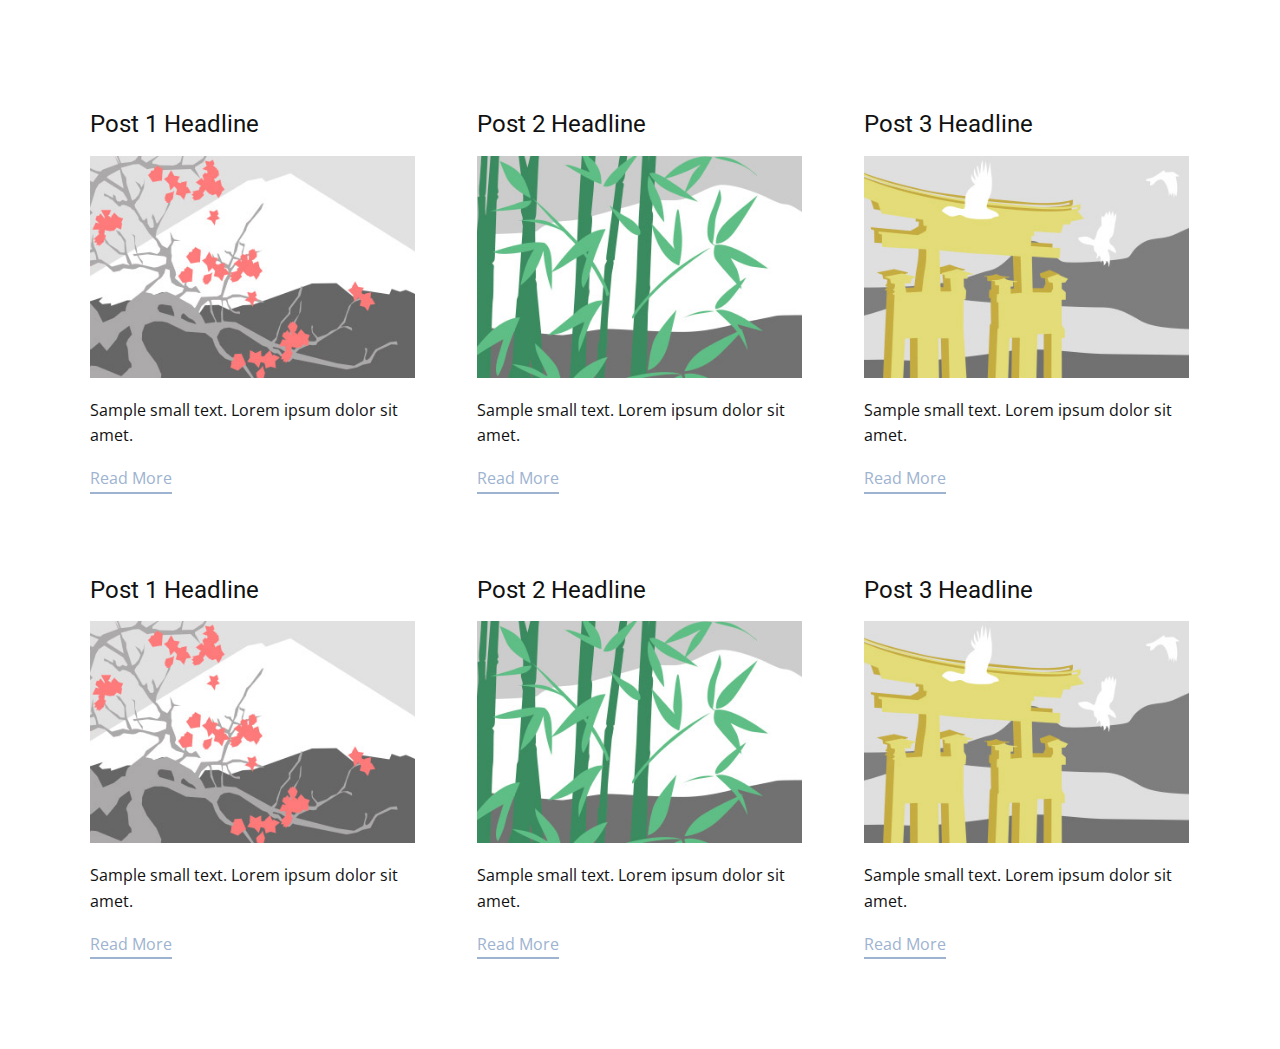
==== page2/blog/blog.html @ 58d513b1 "Add files via upload" ====
<html style="font-size: 16px;"><head>
    <meta name="viewport" content="width=device-width, initial-scale=1.0">
    <meta charset="utf-8">
    <meta name="keywords" content="">
    <meta name="description" content="">
    <meta name="page_type" content="np-template-header-footer-from-plugin">
    <title>Blog Template</title>
    <link rel="stylesheet" href="../nicepage.css" media="screen">
<link rel="stylesheet" href="../Blog-Template.css" media="screen">
    <script class="u-script" type="text/javascript" src="../jquery.js" defer=""></script>
    <script class="u-script" type="text/javascript" src="../nicepage.js" defer=""></script>
    <meta name="generator" content="Nicepage 3.21.3, nicepage.com">
    <link id="u-theme-google-font" rel="stylesheet" href="https://fonts.googleapis.com/css?family=Roboto:100,100i,300,300i,400,400i,500,500i,700,700i,900,900i|Open+Sans:300,300i,400,400i,600,600i,700,700i,800,800i">
    
    
    <script type="application/ld+json">{
		"@context": "http://schema.org",
		"@type": "Organization",
		"name": "vitalcheats"
}</script>
    <meta name="theme-color" content="#9db3d0">
    <meta property="og:title" content="Blog Template">
    <meta property="og:type" content="website">
  </head>
  <body class="u-body"><header class="u-align-center-xs u-clearfix u-header u-header" id="sec-9b34"><div class="u-align-left u-clearfix u-sheet u-sheet-1"></div></header>
    <section class="u-clearfix u-section-1" id="sec-7fd7">
      <div class="u-clearfix u-sheet u-valign-middle u-sheet-1"><!--blog--><!--blog_options_json--><!--{"type":"Recent","source":"","tags":"","count":""}--><!--/blog_options_json-->
        <div class="u-blog u-expanded-width u-repeater u-repeater-1"><!--blog_post-->
          <div class="u-blog-post u-container-style u-repeater-item u-white u-repeater-item-1">
            <div class="u-container-layout u-similar-container u-valign-top u-container-layout-1"><!--blog_post_header-->
              <h4 class="u-blog-control u-text u-text-1">
                <a class="u-post-header-link" href="../blog/post.html"><!--blog_post_header_content-->Post 1 Headline<!--/blog_post_header_content--></a>
              </h4><!--/blog_post_header--><!--blog_post_image-->
              <a class="u-post-header-link" href="../blog/post.html"><img alt="" class="u-blog-control u-expanded-width u-image u-image-default u-image-1" src="[data-uri]"></a><!--/blog_post_image--><!--blog_post_content-->
              <div class="u-blog-control u-post-content u-text u-text-2 fr-view">Sample small text. Lorem ipsum dolor sit amet.</div><!--/blog_post_content--><!--blog_post_readmore-->
              <a href="../blog/post.html" class="u-blog-control u-border-2 u-border-palette-1-base u-btn u-btn-rectangle u-button-style u-none u-btn-1"><!--blog_post_readmore_content-->Read More<!--/blog_post_readmore_content--></a><!--/blog_post_readmore-->
            </div>
          </div><div class="u-blog-post u-container-style u-repeater-item u-video-cover u-white">
            <div class="u-container-layout u-similar-container u-valign-top u-container-layout-2"><!--blog_post_header-->
              <h4 class="u-blog-control u-text u-text-3">
                <a class="u-post-header-link" href="../blog/post-1.html"><!--blog_post_header_content-->Post 2 Headline<!--/blog_post_header_content--></a>
              </h4><!--/blog_post_header--><!--blog_post_image-->
              <a class="u-post-header-link" href="../blog/post-1.html"><img alt="" class="u-blog-control u-expanded-width u-image u-image-default u-image-2" src="[data-uri]"></a><!--/blog_post_image--><!--blog_post_content-->
              <div class="u-blog-control u-post-content u-text u-text-4 fr-view">Sample small text. Lorem ipsum dolor sit amet.</div><!--/blog_post_content--><!--blog_post_readmore-->
              <a href="../blog/post-1.html" class="u-blog-control u-border-2 u-border-palette-1-base u-btn u-btn-rectangle u-button-style u-none u-btn-2"><!--blog_post_readmore_content-->Read More<!--/blog_post_readmore_content--></a><!--/blog_post_readmore-->
            </div>
          </div><div class="u-blog-post u-container-style u-repeater-item u-video-cover u-white">
            <div class="u-container-layout u-similar-container u-valign-top u-container-layout-3"><!--blog_post_header-->
              <h4 class="u-blog-control u-text u-text-5">
                <a class="u-post-header-link" href="../blog/post-2.html"><!--blog_post_header_content-->Post 3 Headline<!--/blog_post_header_content--></a>
              </h4><!--/blog_post_header--><!--blog_post_image-->
              <a class="u-post-header-link" href="../blog/post-2.html"><img alt="" class="u-blog-control u-expanded-width u-image u-image-default u-image-3" src="[data-uri]"></a><!--/blog_post_image--><!--blog_post_content-->
              <div class="u-blog-control u-post-content u-text u-text-6 fr-view">Sample small text. Lorem ipsum dolor sit amet.</div><!--/blog_post_content--><!--blog_post_readmore-->
              <a href="../blog/post-2.html" class="u-blog-control u-border-2 u-border-palette-1-base u-btn u-btn-rectangle u-button-style u-none u-btn-3"><!--blog_post_readmore_content-->Read More<!--/blog_post_readmore_content--></a><!--/blog_post_readmore-->
            </div>
          </div><div class="u-blog-post u-container-style u-repeater-item u-white u-repeater-item-1">
            <div class="u-container-layout u-similar-container u-valign-top u-container-layout-1"><!--blog_post_header-->
              <h4 class="u-blog-control u-text u-text-1">
                <a class="u-post-header-link" href="../blog/post-3.html"><!--blog_post_header_content-->Post 1 Headline<!--/blog_post_header_content--></a>
              </h4><!--/blog_post_header--><!--blog_post_image-->
              <a class="u-post-header-link" href="../blog/post-3.html"><img alt="" class="u-blog-control u-expanded-width u-image u-image-default u-image-1" src="[data-uri]"></a><!--/blog_post_image--><!--blog_post_content-->
              <div class="u-blog-control u-post-content u-text u-text-2 fr-view">Sample small text. Lorem ipsum dolor sit amet.</div><!--/blog_post_content--><!--blog_post_readmore-->
              <a href="../blog/post-3.html" class="u-blog-control u-border-2 u-border-palette-1-base u-btn u-btn-rectangle u-button-style u-none u-btn-1"><!--blog_post_readmore_content-->Read More<!--/blog_post_readmore_content--></a><!--/blog_post_readmore-->
            </div>
          </div><div class="u-blog-post u-container-style u-repeater-item u-video-cover u-white">
            <div class="u-container-layout u-similar-container u-valign-top u-container-layout-2"><!--blog_post_header-->
              <h4 class="u-blog-control u-text u-text-3">
                <a class="u-post-header-link" href="../blog/post-4.html"><!--blog_post_header_content-->Post 2 Headline<!--/blog_post_header_content--></a>
              </h4><!--/blog_post_header--><!--blog_post_image-->
              <a class="u-post-header-link" href="../blog/post-4.html"><img alt="" class="u-blog-control u-expanded-width u-image u-image-default u-image-2" src="[data-uri]"></a><!--/blog_post_image--><!--blog_post_content-->
              <div class="u-blog-control u-post-content u-text u-text-4 fr-view">Sample small text. Lorem ipsum dolor sit amet.</div><!--/blog_post_content--><!--blog_post_readmore-->
              <a href="../blog/post-4.html" class="u-blog-control u-border-2 u-border-palette-1-base u-btn u-btn-rectangle u-button-style u-none u-btn-2"><!--blog_post_readmore_content-->Read More<!--/blog_post_readmore_content--></a><!--/blog_post_readmore-->
            </div>
          </div><div class="u-blog-post u-container-style u-repeater-item u-video-cover u-white">
            <div class="u-container-layout u-similar-container u-valign-top u-container-layout-3"><!--blog_post_header-->
              <h4 class="u-blog-control u-text u-text-5">
                <a class="u-post-header-link" href="../blog/post-5.html"><!--blog_post_header_content-->Post 3 Headline<!--/blog_post_header_content--></a>
              </h4><!--/blog_post_header--><!--blog_post_image-->
              <a class="u-post-header-link" href="../blog/post-5.html"><img alt="" class="u-blog-control u-expanded-width u-image u-image-default u-image-3" src="[data-uri]"></a><!--/blog_post_image--><!--blog_post_content-->
              <div class="u-blog-control u-post-content u-text u-text-6 fr-view">Sample small text. Lorem ipsum dolor sit amet.</div><!--/blog_post_content--><!--blog_post_readmore-->
              <a href="../blog/post-5.html" class="u-blog-control u-border-2 u-border-palette-1-base u-btn u-btn-rectangle u-button-style u-none u-btn-3"><!--blog_post_readmore_content-->Read More<!--/blog_post_readmore_content--></a><!--/blog_post_readmore-->
            </div>
          </div><!--/blog_post--><!--blog_post-->
          <!--/blog_post--><!--blog_post-->
          <!--/blog_post-->
        </div><!--/blog-->
      </div>
    </section>
      </a>
    </section>
  
</body></html>
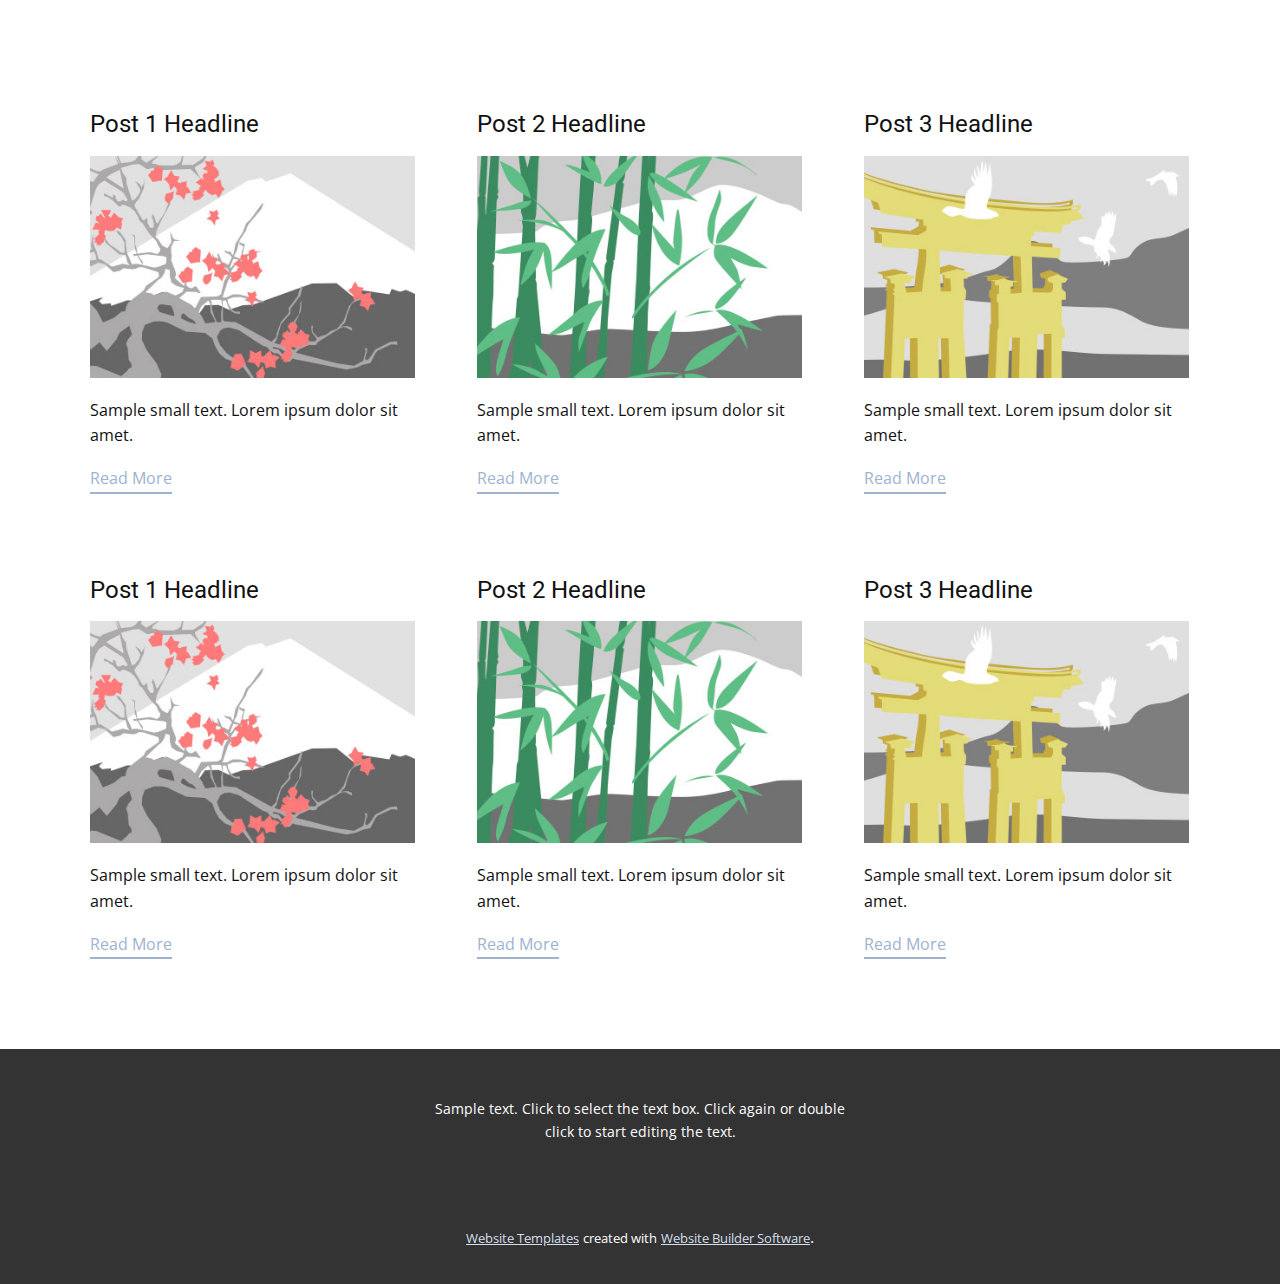
==== commit 895f01d9: "Add files via upload" ====
--- a/page2/blog/blog.html
+++ b/page2/blog/blog.html
@@ -86,7 +86,21 @@
         </div><!--/blog-->
       </div>
     </section>
+    
+    
+    <footer class="u-align-center u-clearfix u-footer u-grey-80 u-footer" id="sec-e882"><div class="u-clearfix u-sheet u-sheet-1">
+        <p class="u-small-text u-text u-text-variant u-text-1">Sample text. Click to select the text box. Click again or double click to start editing the text.</p>
+      </div></footer>
+    <section class="u-backlink u-clearfix u-grey-80">
+      <a class="u-link" href="https://nicepage.com/website-templates" target="_blank">
+        <span>Website Templates</span>
       </a>
+      <p class="u-text">
+        <span>created with</span>
+      </p>
+      <a class="u-link" href="https://nicepage.com/" target="_blank">
+        <span>Website Builder Software</span>
+      </a>. 
     </section>
   
 </body></html>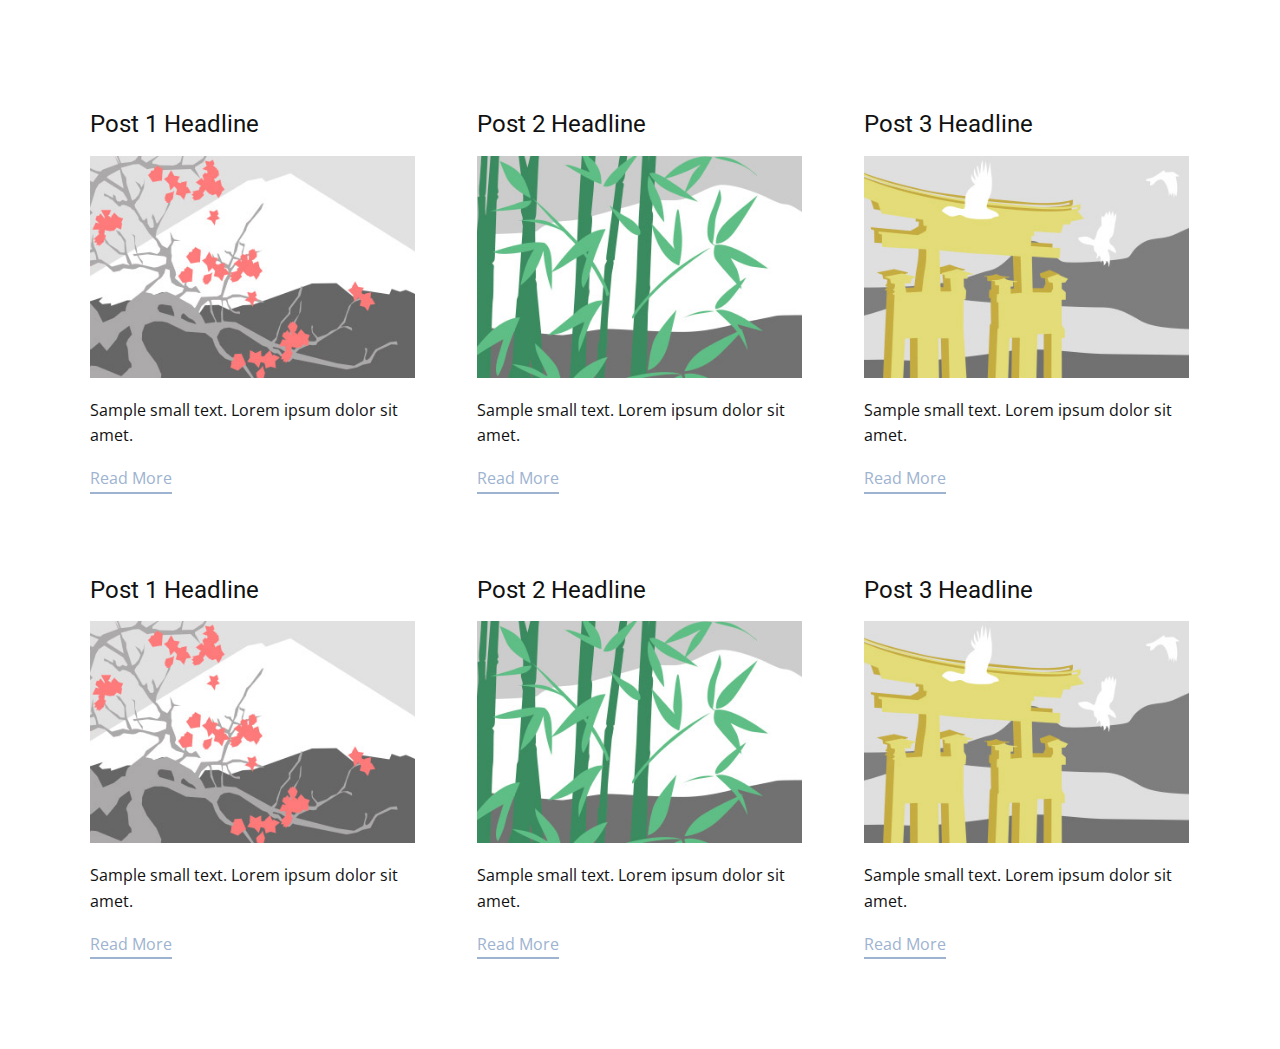
==== commit 6f453a3d: "Add files via upload" ====
--- a/page2/blog/blog.html
+++ b/page2/blog/blog.html
@@ -86,21 +86,7 @@
         </div><!--/blog-->
       </div>
     </section>
-    
-    
-    <footer class="u-align-center u-clearfix u-footer u-grey-80 u-footer" id="sec-e882"><div class="u-clearfix u-sheet u-sheet-1">
-        <p class="u-small-text u-text u-text-variant u-text-1">Sample text. Click to select the text box. Click again or double click to start editing the text.</p>
-      </div></footer>
-    <section class="u-backlink u-clearfix u-grey-80">
-      <a class="u-link" href="https://nicepage.com/website-templates" target="_blank">
-        <span>Website Templates</span>
       </a>
-      <p class="u-text">
-        <span>created with</span>
-      </p>
-      <a class="u-link" href="https://nicepage.com/" target="_blank">
-        <span>Website Builder Software</span>
-      </a>. 
     </section>
   
 </body></html>